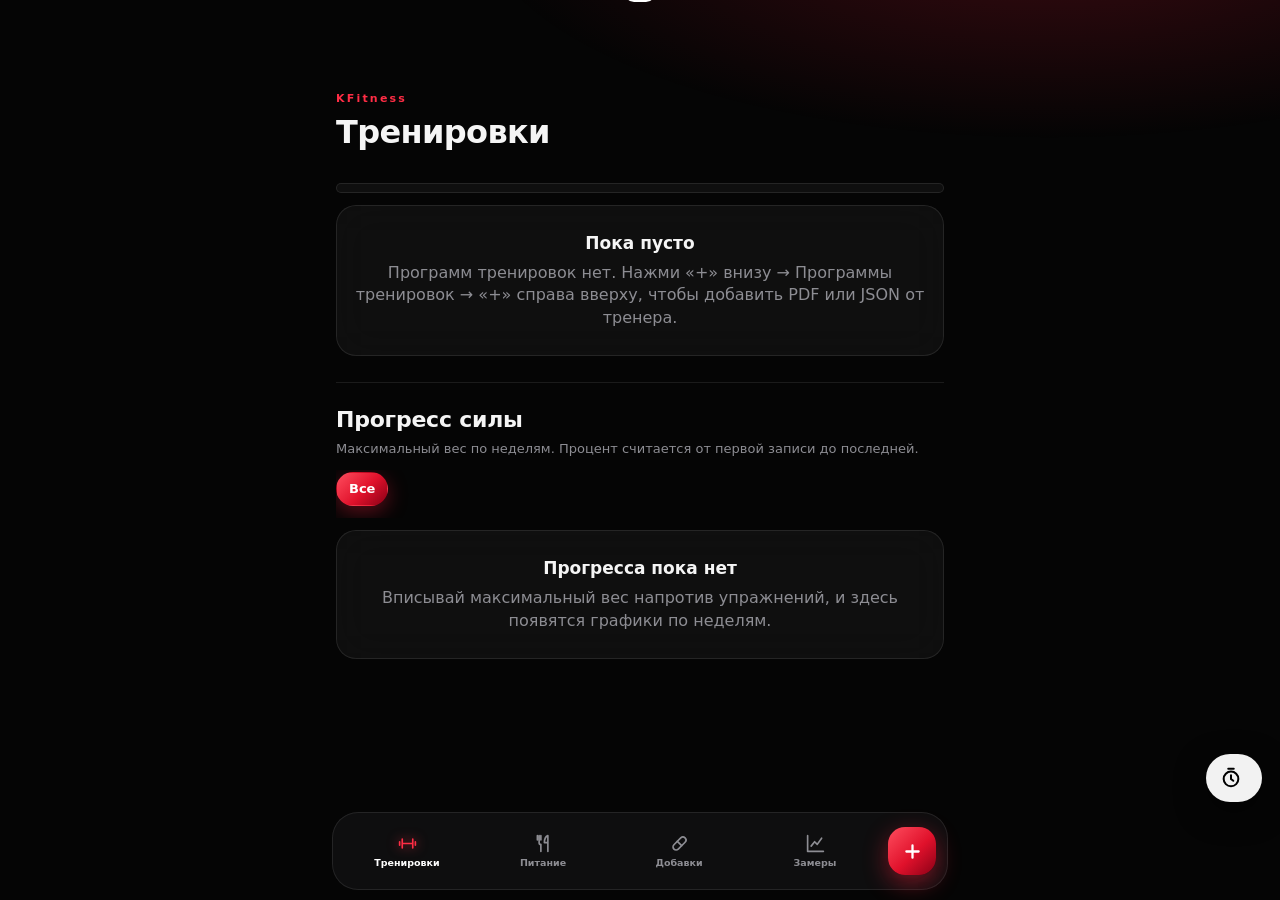
==== index.html @ 2ccbcf3a "Update index.html" ====
<!doctype html>
<html lang="ru">
<head>
<meta charset="utf-8">
<meta name="viewport" content="width=device-width,initial-scale=1,viewport-fit=cover">
<meta name="theme-color" content="#050505">
<meta name="apple-mobile-web-app-capable" content="yes">
<meta name="mobile-web-app-capable" content="yes">
<meta name="apple-mobile-web-app-status-bar-style" content="black-translucent">
<meta name="apple-mobile-web-app-title" content="Kfitnes">
<title>KFitness</title>
<link rel="manifest" href="manifest.webmanifest">
<link rel="icon" href="icon.svg" type="image/svg+xml">
<link rel="apple-touch-icon" href="apple-touch-icon.png">
<link rel="stylesheet" href="style.css?v=3.5">
</head>
<body data-screen="train">
<div class="glow" aria-hidden="true"></div>

<main id="app">
  <!-- Тренировки -->
  <section class="screen active" id="screen-train" aria-labelledby="t-train">
    <header class="top"><small>KFitness</small><h1 id="t-train">Тренировки</h1></header>
    <div class="chips" id="train-weeks" role="tablist" aria-label="Недели"></div>
    <div class="seg" id="train-days" role="tablist" aria-label="Дни"></div>
    <p class="note" id="train-note"></p>
    <div id="train-list"></div>
    <section class="progress" aria-labelledby="t-prog">
      <h2 id="t-prog">Прогресс силы</h2>
      <p class="sub">Максимальный вес по неделям. Процент считается от первой записи до последней.</p>
      <div class="chips small" id="prog-groups" role="tablist" aria-label="Группы мышц"></div>
      <div id="prog-summary" class="summary"></div>
      <div id="prog-list"></div>
    </section>
  </section>

  <!-- Питание -->
  <section class="screen" id="screen-food" aria-labelledby="t-food" hidden>
    <header class="top"><small>KFitness</small><h1 id="t-food">Питание</h1></header>
    <div class="chips" id="food-weeks" role="tablist" aria-label="Планы питания"></div>
    <div id="food-list"></div>
  </section>

  <!-- Добавки -->
  <section class="screen" id="screen-supp" aria-labelledby="t-supp" hidden>
    <header class="top"><small>KFitness</small><h1 id="t-supp">Добавки</h1></header>
    <div class="chips" id="supp-weeks" role="tablist" aria-label="Недели добавок"></div>
    <div id="supp-list"></div>
  </section>
</main>

<!-- Кнопка таймера: видна только на вкладке «Тренировки» -->
<button class="fab" id="fab-timer" aria-label="Таймер отдыха">
  <svg viewBox="0 0 24 24" aria-hidden="true"><circle cx="12" cy="13" r="8"/><path d="M12 9v4l2.5 2M9 2h6"/></svg>
  <span id="fab-time"></span>
</button>

<!-- Нижнее меню -->
<nav class="tabbar" aria-label="Разделы">
  <button class="tab active" data-screen="train" aria-label="Тренировки">
    <svg viewBox="0 0 24 24" aria-hidden="true"><path d="M3 10v4M6 7v10M18 7v10M21 10v4M6 12h12"/></svg><span>Тренировки</span>
  </button>
  <button class="tab" data-screen="food" aria-label="Питание">
    <svg viewBox="0 0 24 24" aria-hidden="true"><path d="M7 3v8a2 2 0 0 0 2 2v8M5 3v5M9 3v5M17 21V3c-2.5 1-4 4-4 8h4"/></svg><span>Питание</span>
  </button>
  <button class="tab" data-screen="supp" aria-label="Добавки">
    <svg viewBox="0 0 24 24" aria-hidden="true"><rect x="3" y="8.5" width="18" height="7" rx="3.5" transform="rotate(-45 12 12)"/><path d="M9.5 9.5l5 5"/></svg><span>Добавки</span>
  </button>
  <button class="tab plus" id="open-data" aria-label="Данные и резервные копии">
    <i><svg viewBox="0 0 24 24" aria-hidden="true"><path d="M12 5v14M5 12h14"/></svg></i>
  </button>
</nav>

<!-- «+» · Данные -->
<div class="sheet" id="sheet-data" role="dialog" aria-modal="true" aria-labelledby="t-data" hidden>
  <div class="sheet-body">
    <div class="grab" aria-hidden="true"></div>
    <header class="sheet-head"><h2 id="t-data">Данные</h2><button class="x" data-close aria-label="Закрыть">✕</button></header>
    <p class="hint">Нажми на раздел, чтобы посмотреть, добавить или удалить программы.</p>
    <div id="data-rows" class="rows"></div>

    <h3 class="sec">Облако</h3>
    <button class="big" id="btn-sync"><b>Синхронизация с GitHub</b><span id="sync-state">Не подключено</span></button>

    <h3 class="sec">Резервная копия</h3>
    <button class="big" id="btn-save"><b>Сохранить копию</b><span>Всё приложение в файл JSON</span></button>
    <button class="big" id="btn-csv"><b>Выгрузить таблицу</b><span>Веса в CSV для Excel / Google Таблиц</span></button>
    <label class="big accent" for="file-restore"><b>Восстановить копию</b><span>Выбрать JSON в «Файлах» iPhone</span></label>
    <input type="file" id="file-restore" accept=".json,application/json" hidden>
    <p class="hint center" id="app-ver"></p>
  </div>
</div>

<!-- Список программ одного раздела -->
<div class="sheet" id="sheet-list" role="dialog" aria-modal="true" aria-labelledby="t-list" hidden>
  <div class="sheet-body">
    <div class="grab" aria-hidden="true"></div>
    <header class="sheet-head">
      <button class="x" data-close aria-label="Назад">‹</button>
      <h2 id="t-list"></h2>
      <button class="addbtn" id="list-add" aria-label="Добавить">
        <svg viewBox="0 0 24 24" aria-hidden="true"><path d="M12 5v14M5 12h14"/></svg>
      </button>
    </header>
    <p class="hint" id="list-hint"></p>
    <ul id="list-items" class="plist"></ul>
  </div>
</div>

<!-- Добавление программы в раздел -->
<div class="sheet" id="sheet-add" role="dialog" aria-modal="true" aria-labelledby="t-add" hidden>
  <div class="sheet-body">
    <div class="grab" aria-hidden="true"></div>
    <header class="sheet-head">
      <button class="x" data-close aria-label="Назад">‹</button>
      <h2 id="t-add">Добавить</h2><span class="spacer"></span>
    </header>
    <div id="add-pick">
      <label class="big accent" for="file-pdf"><b>PDF от тренера</b><span>Выбрать PDF в «Файлах» iPhone, я сам разберу текст</span></label>
      <input type="file" id="file-pdf" accept=".pdf,application/pdf" hidden>
      <label class="big" for="file-json"><b>Файл JSON</b><span>Готовая программа или копия Kfitnes</span></label>
      <input type="file" id="file-json" accept=".json,application/json" hidden>
    </div>
    <div id="add-preview" hidden>
      <label class="field"><span>Название</span><input id="add-title" autocomplete="off"></label>
      <p class="hint" id="add-summary"></p>
      <div id="add-body" class="preview"></div>
      <div class="row2">
        <button class="btn ghost" id="add-cancel">Другой файл</button>
        <button class="btn" id="add-ok">Добавить</button>
      </div>
    </div>
  </div>
</div>

<!-- Подтверждение -->
<div class="sheet" id="sheet-confirm" role="dialog" aria-modal="true" aria-labelledby="c-title" hidden>
  <div class="sheet-body">
    <div class="grab" aria-hidden="true"></div>
    <header class="sheet-head"><h2 id="c-title"></h2><button class="x" data-close aria-label="Закрыть">✕</button></header>
    <p class="hint" id="c-text"></p>
    <button class="btn danger" id="c-ok">Удалить</button>
    <button class="btn ghost full" data-close>Отмена</button>
  </div>
</div>

<!-- Синхронизация с GitHub -->
<div class="sheet" id="sheet-sync" role="dialog" aria-modal="true" aria-labelledby="t-sync" hidden>
  <div class="sheet-body">
    <div class="grab" aria-hidden="true"></div>
    <header class="sheet-head">
      <button class="x" data-close aria-label="Назад">‹</button>
      <h2 id="t-sync">GitHub</h2><span class="spacer"></span>
    </header>
    <div id="sync-off">
      <p class="hint">Данные будут храниться в файле <b>data.json</b> в твоём <b>приватном</b> репозитории. Ключ остаётся только на этом iPhone.</p>
      <label class="field"><span>Логин GitHub</span><input id="gh-owner" autocomplete="off" autocapitalize="off" spellcheck="false" placeholder="pavel"></label>
      <label class="field"><span>Репозиторий</span><input id="gh-repo" autocomplete="off" autocapitalize="off" spellcheck="false" value="kfitnes-data"></label>
      <label class="field"><span>Ключ (token)</span><input id="gh-token" type="password" autocomplete="off" autocapitalize="off" spellcheck="false" placeholder="github_pat_…"></label>
      <button class="btn full" id="gh-connect">Подключить</button>
    </div>
    <div id="sync-on" hidden>
      <div class="card sync-card"><b id="sync-repo"></b><span id="sync-last"></span></div>
      <button class="btn full" id="gh-now">Синхронизировать сейчас</button>
      <button class="btn ghost full" id="gh-off">Отключить на этом iPhone</button>
      <p class="hint">Сохраняется само через пару секунд после изменений и подтягивается при каждом запуске.</p>
    </div>
  </div>
</div>

<!-- Таймер -->
<div class="sheet" id="sheet-timer" role="dialog" aria-modal="true" aria-labelledby="t-timer" hidden>
  <div class="sheet-body">
    <div class="grab" aria-hidden="true"></div>
    <header class="sheet-head"><h2 id="t-timer">Отдых</h2><button class="x" data-close aria-label="Закрыть">✕</button></header>
    <div class="ring">
      <svg viewBox="0 0 200 200" aria-hidden="true">
        <defs><linearGradient id="rg" x1="0" y1="0" x2="1" y2="1"><stop offset="0" stop-color="#ff4d5e"/><stop offset="1" stop-color="#9e0019"/></linearGradient></defs>
        <circle cx="100" cy="100" r="88" class="ring-bg"/>
        <circle cx="100" cy="100" r="88" class="ring-fg" id="ring-fg"/>
      </svg>
      <div class="ring-time" id="ring-time" aria-live="polite">1:30</div>
    </div>
    <div class="stepper">
      <button id="t-minus" aria-label="Минус 15 секунд">−15с</button>
      <button id="t-plus" aria-label="Плюс 15 секунд">+15с</button>
    </div>
    <div class="chips presets" id="t-presets"></div>
    <button class="linkbtn" id="t-test">🔊 Проверить звук</button>
    <p class="hint center">Сигнал за 3 секунды до конца и трель на финише. Экран не гаснет, пока идёт отдых.</p>
    <div class="row2">
      <button class="btn ghost" id="t-reset">Сброс</button>
      <button class="btn" id="t-start">Старт</button>
    </div>
  </div>
</div>

<div id="toast" role="status" aria-live="polite"></div>

<!-- Шапка: кто я и (у тренера) переключение клиентов -->
<div id="who-box" class="who-box" hidden></div>
<div id="switch-box" class="switch-box" hidden></div>

<script src="pdf.min.js"></script>
<script src="core.js?v=3.2"></script>
<script src="parse.js?v=3.2"></script>
<script src="train.js?v=3.2"></script>
<script src="plans.js?v=3.2"></script>
<script src="timer.js?v=3.2"></script>
<script src="manage.js?v=3.2"></script>
<script src="measurements.js?v=3.2"></script>
<script src="sync.js?v=3.2"></script>
<script src="trainer.js?v=3.2"></script>
<script src="start.js?v=3.2"></script>
</body>
</html>
---- style.css ----
/* ============================================================
   KFitness 3.4 · единый файл стилей
   Разделы:
     1. База и каркас
     2. Шапка (выход, имя профиля)
     3. Заголовки и текст
     4. Чипсы и сегменты
     5. Карточки и упражнения
     6. Прогресс силы
     7. Питание и добавки
     8. Нижнее меню
     9. Кнопка таймера
    10. Шторки
    11. Кнопки, строки, списки
    12. Замеры (одна колонка)
    13. Режим тренера
    14. Служебное
   ============================================================ */

/* ---------- 1. База и каркас ---------- */
:root{
  --bg:#050505;--card:rgba(255,255,255,.045);--line:rgba(255,255,255,.09);
  --tx:#f5f5f5;--mut:#8d8d93;--red:#ff2d45;--red2:#b0001c;
  --grad:linear-gradient(135deg,#ff4d5e 0%,#e0112b 55%,#8a0016 100%);
  --r:20px;--safe-b:env(safe-area-inset-bottom);--safe-t:env(safe-area-inset-top);
}
*{box-sizing:border-box;-webkit-tap-highlight-color:transparent}
html,body{margin:0;max-width:100%;overflow-x:hidden;background:var(--bg);color:var(--tx);
  font:16px/1.4 -apple-system,BlinkMacSystemFont,"SF Pro Text",Inter,system-ui,sans-serif;
  -webkit-font-smoothing:antialiased}
body{min-height:100vh;overscroll-behavior-y:none}
button,input,label{font:inherit;color:inherit}
button{cursor:pointer;border:0;background:none}
input{font-size:16px}                 /* iOS не зумит страницу при фокусе */
:focus-visible{outline:2px solid var(--red);outline-offset:2px}
[hidden]{display:none!important}

.glow{position:fixed;inset:-30vh -30vw auto;height:70vh;pointer-events:none;z-index:0;
  background:radial-gradient(40% 50% at 70% 30%,rgba(255,30,60,.22),transparent 70%),
             radial-gradient(30% 40% at 20% 10%,rgba(255,255,255,.06),transparent 70%);
  animation:float 14s ease-in-out infinite alternate}
@keyframes float{to{transform:translate3d(-6vw,4vh,0) scale(1.1)}}

/* Верхний отступ под фиксированную шапку */
#app{position:relative;z-index:1;max-width:640px;margin:0 auto;
  padding:calc(var(--safe-t) + 86px) 16px calc(var(--safe-b) + 116px)}
.screen{max-width:100%}
.screen.active{animation:in .35s cubic-bezier(.2,.8,.2,1)}
@keyframes in{from{opacity:0;transform:translateY(10px)}}

/* ---------- 2. Шапка: справа сверху «Выйти», под кнопкой имя ---------- */
.topbar{position:fixed;top:calc(var(--safe-t) + 10px);right:14px;z-index:40;
  display:flex;justify-content:flex-end;max-width:58vw;pointer-events:none}
.topbar[hidden]{display:none}
.topbar-right{display:flex;flex-direction:column;align-items:flex-end;gap:6px;
  min-width:0;pointer-events:auto}
.topbar .out{padding:8px 14px;border-radius:12px;font-size:13px;font-weight:700;color:#fff;
  background:rgba(255,45,69,.14);border:1px solid rgba(255,45,69,.4)}
.topbar .out:active{transform:scale(.95)}
.topbar .who-name{font-size:12px;font-weight:600;color:var(--mut);text-align:right;
  line-height:1.25;word-break:break-word}
.topbar .who-view{display:flex;flex-direction:column;align-items:flex-end;gap:6px;
  font-size:11px;color:#c9c9cf;text-align:right;min-width:0}
.topbar .who-view b{color:var(--tx)}

/* ---------- 3. Заголовки и текст ---------- */
.top{padding-right:0}
.top small{color:var(--red);font-weight:800;letter-spacing:.2em;font-size:11px}
.top h1{margin:2px 0 14px;font-size:clamp(24px,7vw,32px);font-weight:800;letter-spacing:-.02em}
h2{font-size:22px;margin:0 0 4px;letter-spacing:-.01em}
.sub,.note,.hint{color:var(--mut);font-size:13px;margin:0 0 12px}
.note:empty{display:none}
.center{text-align:center}
.hint.center{text-align:center;padding:18px 8px;margin:0}
.sec{font-size:12px;letter-spacing:.14em;text-transform:uppercase;color:var(--red);margin:20px 0 10px}
.sec-h{font-size:13px;font-weight:800;color:var(--mut);text-transform:uppercase;
  letter-spacing:.08em;margin:22px 0 10px}
.sec-h.first{margin-top:0}

/* ---------- 4. Чипсы и сегменты ---------- */
.chips{display:flex;gap:8px;overflow-x:auto;padding:2px 0 12px;
  scrollbar-width:none;scroll-snap-type:x proximity}
.chips::-webkit-scrollbar{display:none}
.chip{flex:none;padding:9px 14px;border-radius:99px;background:var(--card);
  border:1px solid var(--line);color:#cfcfd4;font-size:14px;font-weight:600;
  white-space:nowrap;scroll-snap-align:start;transition:.2s;
  -webkit-user-select:none;user-select:none;-webkit-touch-callout:none;touch-action:pan-x}
.chip[aria-selected=true]{background:var(--grad);border-color:transparent;color:#fff;
  box-shadow:0 6px 20px rgba(255,30,60,.35)}
.chip:active{transform:scale(.94)}
.chips.small .chip{padding:7px 12px;font-size:13px}
.chips-hint{font-size:11px;color:var(--mut);margin:-6px 0 10px}
.seg{display:flex;background:var(--card);border:1px solid var(--line);
  border-radius:14px;padding:4px;margin-bottom:12px}
.seg button{flex:1;padding:9px 0;border-radius:10px;font-weight:700;font-size:14px;
  color:var(--mut);transition:.2s}
.seg button[aria-selected=true]{background:#fff;color:#000}

/* ---------- 5. Карточки и упражнения ---------- */
.card{background:var(--card);border:1px solid var(--line);border-radius:var(--r);
  padding:14px;margin-bottom:10px;max-width:100%;
  backdrop-filter:blur(20px);-webkit-backdrop-filter:blur(20px);animation:in .4s both}
.ex{display:grid;grid-template-columns:minmax(0,1fr) auto;gap:10px;align-items:center}
.ex-name{font-weight:650;font-size:15px;line-height:1.3}
.ex-meta{display:flex;flex-wrap:wrap;gap:6px;margin-top:6px;font-size:12px;color:var(--mut)}
.tag{padding:2px 8px;border-radius:99px;border:1px solid var(--line)}
.tag.red{color:#ff8a96;border-color:rgba(255,45,69,.35)}
.tag.up{color:#4ade80;border-color:rgba(74,222,128,.3)}
.tag.down{color:#ff8a96;border-color:rgba(255,45,69,.3)}
.w{display:flex;align-items:center;background:#000;border:1px solid var(--line);
  border-radius:14px;padding:0 10px;height:48px;transition:.2s}
.w:focus-within{border-color:var(--red);box-shadow:0 0 0 3px rgba(255,45,69,.2)}
.w input{width:58px;background:none;border:0;outline:0;text-align:right;
  font-size:20px;font-weight:800}
.w span{color:var(--mut);font-size:13px;margin-left:4px}
.w.filled{border-color:rgba(255,45,69,.5)}
.empty{text-align:center;padding:26px 16px;color:var(--mut)}
.empty b{display:block;color:var(--tx);font-size:17px;margin-bottom:6px}

/* ---------- 6. Прогресс силы ---------- */
.progress{margin-top:26px;padding-top:22px;border-top:1px solid var(--line)}
.summary{display:grid;grid-template-columns:repeat(3,1fr);gap:8px;margin-bottom:12px}
.summary div{background:var(--card);border:1px solid var(--line);border-radius:16px;padding:10px}
.summary b{display:block;font-size:22px}
.summary span{color:var(--mut);font-size:11px}
.pr-head{display:flex;justify-content:space-between;gap:10px;align-items:baseline}
.pr-pct{font-weight:800;font-size:18px;white-space:nowrap}
.pr-pct.up{background:var(--grad);-webkit-background-clip:text;background-clip:text;color:transparent}
.spark{width:100%;height:56px;margin-top:8px;display:block}
.spark .ln{fill:none;stroke:url(#sg);stroke-width:2.5;stroke-linecap:round;
  stroke-linejoin:round;stroke-dasharray:600;stroke-dashoffset:600;
  animation:draw 1s .1s forwards}
.spark .ar{fill:url(#sa)}
.spark text{fill:var(--mut);font-size:9px}
@keyframes draw{to{stroke-dashoffset:0}}

/* ---------- 7. Питание и добавки ---------- */
.meal h3{margin:0 0 8px;font-size:13px;letter-spacing:.14em;
  text-transform:uppercase;color:var(--red)}
.opt{padding:10px 0;border-top:1px solid var(--line)}
.opt:first-of-type{border-top:0;padding-top:0}
.opt h4{margin:0 0 6px;font-size:15px}
.opt ul{margin:0;padding:0;list-style:none}
.opt li{padding:3px 0 3px 14px;position:relative;font-size:14.5px;color:#dcdce0}
.opt li:before{content:"";position:absolute;left:0;top:11px;width:5px;height:5px;
  border-radius:50%;background:var(--red)}
.opt p{margin:8px 0 0;font-size:13px;color:var(--mut);
  background:rgba(255,255,255,.03);border-radius:10px;padding:8px 10px}
.opt details summary{cursor:pointer;color:var(--mut);font-size:13px;margin-top:6px}

/* ---------- 8. Нижнее меню ---------- */
.tabbar{position:fixed;left:12px;right:12px;bottom:calc(var(--safe-b) + 10px);z-index:20;
  max-width:616px;margin:0 auto;display:flex;align-items:center;
  background:rgba(18,18,20,.72);
  backdrop-filter:blur(24px) saturate(1.6);-webkit-backdrop-filter:blur(24px) saturate(1.6);
  border:1px solid var(--line);border-radius:26px;padding:6px}
.tab{flex:1;min-width:0;display:flex;flex-direction:column;align-items:center;gap:2px;
  padding:8px 1px;border-radius:20px;color:var(--mut);font-size:9.5px;font-weight:600;
  transition:.25s}
.tab span{max-width:100%;overflow:hidden;text-overflow:ellipsis;white-space:nowrap}
.tab svg{width:21px;height:21px;fill:none;stroke:currentColor;stroke-width:1.9;
  stroke-linecap:round;stroke-linejoin:round}
.tab.active{color:#fff}
.tab.active svg{stroke:var(--red);filter:drop-shadow(0 0 6px rgba(255,45,69,.7))}
.tab.plus{flex:none;width:58px}
.tab.plus i{display:grid;place-items:center;width:48px;height:48px;border-radius:17px;
  background:var(--grad);box-shadow:0 8px 24px rgba(255,30,60,.45);transition:transform .2s}
.tab.plus:active i{transform:scale(.9) rotate(90deg)}
.tab.plus svg{stroke:#fff;stroke-width:2.6}

/* ---------- 9. Кнопка таймера ---------- */
.fab{position:fixed;right:18px;bottom:calc(var(--safe-b) + 98px);z-index:19;
  display:flex;align-items:center;gap:6px;height:48px;min-width:48px;padding:0 14px;
  border-radius:99px;background:rgba(255,255,255,.95);color:#000;font-weight:800;
  box-shadow:0 10px 30px rgba(0,0,0,.5);transition:.25s}
.fab svg{width:22px;height:22px;fill:none;stroke:currentColor;stroke-width:2.2;
  stroke-linecap:round}
.fab.run{background:var(--grad);color:#fff;animation:pulse 1.6s infinite}
@keyframes pulse{50%{box-shadow:0 0 0 8px rgba(255,45,69,.15),0 10px 30px rgba(0,0,0,.5)}}
.fab[hidden]{display:none}
/* таймер виден только на вкладке «Тренировки» */
body:not([data-screen="train"]) #fab-timer{display:none!important}

/* ---------- 10. Шторки ---------- */
.sheet{position:fixed;inset:0;z-index:50;background:rgba(0,0,0,.6);
  display:flex;align-items:flex-end;animation:fade .2s}
@keyframes fade{from{opacity:0}}
.sheet-body{width:100%;max-width:640px;margin:0 auto;background:#0e0e10;
  border:1px solid var(--line);border-bottom:0;border-radius:28px 28px 0 0;
  padding:10px 18px calc(var(--safe-b) + 22px);
  animation:up .35s cubic-bezier(.2,.9,.2,1);max-height:92vh;overflow:auto}
@keyframes up{from{transform:translateY(100%)}}
.grab{width:40px;height:5px;border-radius:9px;background:#333;margin:0 auto 10px}
.sheet-head{display:flex;justify-content:space-between;align-items:center;margin-bottom:14px}
.sheet-head h2{flex:1;text-align:center;margin:0;font-size:18px;white-space:nowrap;
  overflow:hidden;text-overflow:ellipsis;padding:0 8px}
#t-data,#t-timer,#c-title{text-align:left}
.spacer{width:34px}
.x{width:34px;height:34px;border-radius:50%;background:var(--card);color:var(--mut);
  font-size:20px;line-height:1;flex:none;display:grid;place-items:center}
.addbtn{width:34px;height:34px;border-radius:50%;background:var(--grad);
  display:grid;place-items:center;flex:none;box-shadow:0 6px 18px rgba(255,30,60,.4)}
.addbtn svg{width:18px;height:18px;fill:none;stroke:#fff;stroke-width:2.8;stroke-linecap:round}
.big{display:block;width:100%;text-align:left;padding:16px;margin-bottom:10px;
  border-radius:18px;background:var(--card);border:1px solid var(--line);
  cursor:pointer;transition:.15s}
.big:active{transform:scale(.98)}
.big b{display:block;font-size:17px}
.big span{color:var(--mut);font-size:13px}
.big.accent{background:var(--grad);border-color:transparent}
.big.accent span{color:rgba(255,255,255,.8)}

/* ---------- 11. Кнопки, строки, списки ---------- */
.btn{height:54px;border-radius:18px;background:var(--grad);font-weight:800;font-size:17px;
  color:#fff;max-width:100%}
.btn.ghost{background:var(--card);border:1px solid var(--line)}
.btn.full{width:100%}
.btn.full + .btn.full{margin-top:10px}
.btn.danger{width:100%;background:linear-gradient(135deg,#ff3b4e,#b3001b);margin:6px 0 10px}
.btn:disabled{opacity:.6}
.linkbtn{display:block;margin:4px auto 8px;padding:10px 14px;color:var(--mut);
  font-weight:700;font-size:14px;background:none}
.row2{display:grid;grid-template-columns:1fr 2fr;gap:10px}
.mactions{display:flex;gap:10px;margin:10px 0 0}
.mactions .btn{flex:1}

.rows{display:flex;flex-direction:column;gap:8px;margin-bottom:18px}
.row{display:flex;align-items:center;gap:12px;width:100%;padding:14px;border-radius:18px;
  background:var(--card);border:1px solid var(--line);text-align:left;transition:.15s}
.row:active{transform:scale(.98);background:rgba(255,45,69,.08)}
.row i{font-style:normal;font-size:22px;width:40px;height:40px;display:grid;
  place-items:center;border-radius:12px;background:rgba(255,45,69,.12)}
.row span{flex:1;min-width:0}
.row b{display:block;font-size:16px}
.row small{color:var(--mut);font-size:13px}
.row em{font-style:normal;color:var(--mut);font-size:24px}

.stats{display:grid;grid-template-columns:repeat(3,1fr);gap:8px;margin-bottom:14px}
.stats div{background:var(--card);border:1px solid var(--line);border-radius:14px;
  padding:10px;text-align:center}
.stats b{display:block;font-size:20px}
.stats span{font-size:11px;color:var(--mut)}

.plist{list-style:none;margin:0;padding:0;display:flex;flex-direction:column;gap:8px}
.pitem{display:flex;align-items:center;gap:10px;padding:12px 12px 12px 16px;
  border-radius:16px;background:var(--card);border:1px solid var(--line);animation:in .3s both}
.pitem span{flex:1;min-width:0}
.pitem b{display:block;font-size:15px}
.pitem small{color:var(--mut);font-size:12px}
.del{width:40px;height:40px;border-radius:12px;display:grid;place-items:center;
  background:rgba(255,45,69,.1);flex:none}
.del svg{width:20px;height:20px;fill:none;stroke:#ff6b7a;stroke-width:2;
  stroke-linecap:round;stroke-linejoin:round}
.del:active{background:rgba(255,45,69,.3)}
.plist-empty{padding:28px 10px;text-align:center;color:var(--mut)}

.field{display:block;margin-bottom:12px}
.field span{display:block;font-size:12px;color:var(--mut);margin:0 0 6px 4px}
.field input{width:100%;height:48px;padding:0 14px;border-radius:14px;background:#000;
  border:1px solid var(--line);font-size:16px;outline:0}
.field input:focus{border-color:var(--red)}
.preview{max-height:42vh;overflow:auto;padding:12px 14px;border-radius:16px;background:#000;
  border:1px solid var(--line);margin-bottom:14px;font-size:14px}
.preview h4{margin:10px 0 4px;color:#ff8a96}
.preview h4:first-child{margin-top:0}
.preview ol,.preview ul{margin:0 0 6px;padding-left:20px}
.preview li{margin:2px 0}
.preview small{color:var(--mut)}
.preview .ot{margin:6px 0 2px;font-weight:700}
.sync-card{display:flex;flex-direction:column;gap:2px}
.sync-card span{color:var(--mut);font-size:13px}

/* ---------- 12. Замеры: строго одна колонка ---------- */
.mdate{display:grid;grid-template-columns:48px minmax(0,1fr) 48px;gap:8px;width:100%;
  box-sizing:border-box;margin-bottom:14px}
.mdate input{width:100%;min-width:0;height:50px;padding:0 4px;background:#000;
  border:1px solid var(--line);border-radius:14px;color:var(--tx);font-size:16px;
  font-weight:700;text-align:center;outline:none;color-scheme:dark}
.mdate input:focus{border-color:var(--red)}
.mdate .step{width:48px;height:50px;flex:none;border-radius:14px;background:var(--card);
  border:1px solid var(--line);font-size:24px;font-weight:700}

/* колонки делаем flex-column: сетка из двух колонок невозможна */
.mgrid{display:flex;flex-direction:column;gap:12px;width:100%}
.mfield{display:block;width:100%;min-width:0}
.mlabel{display:block;font-size:12px;font-weight:600;color:var(--mut);
  padding-left:2px;margin-bottom:5px}
.mwrap{display:flex;align-items:center;width:100%;max-width:100%;box-sizing:border-box;
  height:50px;padding:0 12px;background:#000;border:1px solid var(--line);
  border-radius:14px;transition:.2s;overflow:hidden}
.mwrap:focus-within{border-color:var(--red);box-shadow:0 0 0 3px rgba(255,45,69,.18)}
.mwrap input{flex:1;min-width:0;max-width:100%;background:none;border:0;outline:0;
  color:var(--tx);font-size:18px;font-weight:800;text-align:right}
.mwrap em{font-style:normal;font-size:12px;color:var(--mut);margin-left:6px;flex:0 0 auto}

.chart-card{padding:12px 10px}
.mchart{display:block;width:100%;height:auto}
.mstats{display:grid;grid-template-columns:repeat(3,1fr);gap:8px;margin-top:10px}
.mstats div{padding:9px;border-radius:14px;background:rgba(255,255,255,.04);
  border:1px solid var(--line);text-align:center}
.mstats b{display:block;font-size:17px}
.mstats b.accent{color:var(--red)}
.mstats span{font-size:10px;color:var(--mut)}

.mtablewrap{max-width:100%;overflow-x:auto;-webkit-overflow-scrolling:touch;
  border:1px solid var(--line);border-radius:18px;background:var(--card)}
.mtable{border-collapse:collapse;min-width:100%;font-size:13px}
.mtable th,.mtable td{padding:10px 12px;text-align:center;white-space:nowrap;
  border-bottom:1px solid var(--line)}
.mtable thead th{background:#141418;color:var(--mut);font-size:12px}
.mtable thead th button{font-weight:800;color:var(--tx);padding:4px 6px;
  border-radius:8px;background:rgba(255,45,69,.12)}
.mtable tbody th{position:sticky;left:0;background:#141418;text-align:left;font-weight:700}
.mtable thead th:first-child{position:sticky;left:0;z-index:1;text-align:left}
.mtable tr:last-child td,.mtable tr:last-child th{border-bottom:0}
.mtable .dash{color:#4a4a52}

/* ---------- 13. Режим тренера ---------- */
.tcard{margin-bottom:12px}
.tcard .btn.full + .btn.full{margin-top:10px}
.tfield{display:block;margin-bottom:12px}
.tfield span{display:block;font-size:12px;font-weight:600;color:var(--mut);margin-bottom:6px}
.tfield input{width:100%;height:50px;padding:0 14px;background:#000;border:1px solid var(--line);
  border-radius:14px;color:var(--tx);font-size:16px;outline:none}
.tfield input:focus{border-color:var(--red)}
.mlist{display:flex;flex-direction:column;gap:8px}
.mrow{display:flex;align-items:center;gap:12px;padding:13px 14px;border-radius:16px;
  background:var(--card);border:1px solid var(--line)}
.mrow span{flex:1;min-width:0}
.mrow b{display:block;font-size:16px}
.mrow small{font-size:12px;color:var(--mut)}
.mini{padding:8px 12px;border-radius:11px;font-size:12px;font-weight:700;
  border:1px solid var(--line);background:rgba(255,255,255,.04);color:var(--tx);flex:none}
.mini:active{transform:scale(.95)}
.mini.del{color:#ff8a96;border-color:rgba(255,45,69,.4);background:rgba(255,45,69,.12)}
.regbars{display:flex;align-items:flex-end;justify-content:space-between;gap:6px;
  height:120px;padding:12px 10px 8px}
.rb{flex:1;display:flex;flex-direction:column;align-items:center;justify-content:flex-end;
  gap:4px;height:100%}
.rb i{width:100%;max-width:28px;min-height:3px;border-radius:6px 6px 0 0;
  background:linear-gradient(180deg,#ff4d5e,#8a0016)}
.rb b{font-size:11px;font-weight:800}
.rb span{font-size:9px;color:var(--mut);text-transform:uppercase}

/* ---------- 14. Служебное ---------- */
#toast{position:fixed;left:50%;top:calc(var(--safe-t) + 12px);transform:translate(-50%,-150%);
  z-index:99;background:#fff;color:#000;padding:10px 16px;border-radius:99px;
  font-weight:700;font-size:14px;transition:.35s cubic-bezier(.2,.9,.2,1);
  max-width:90vw;text-align:center}
#toast.show{transform:translate(-50%,0)}

@media (prefers-reduced-motion:reduce){
  *,*:before,*:after{animation:none!important;transition:none!important}
}

/* Очень узкие экраны: подписи меню мельче, поля удобнее */
@media (max-width:360px){
  .tab{font-size:9px}
  .tab svg{width:20px;height:20px}
  .tab.plus{width:54px}
  .tab.plus i{width:44px;height:44px}
  .mdate{grid-template-columns:44px minmax(0,1fr) 44px}
  .mdate .step{width:44px}
}
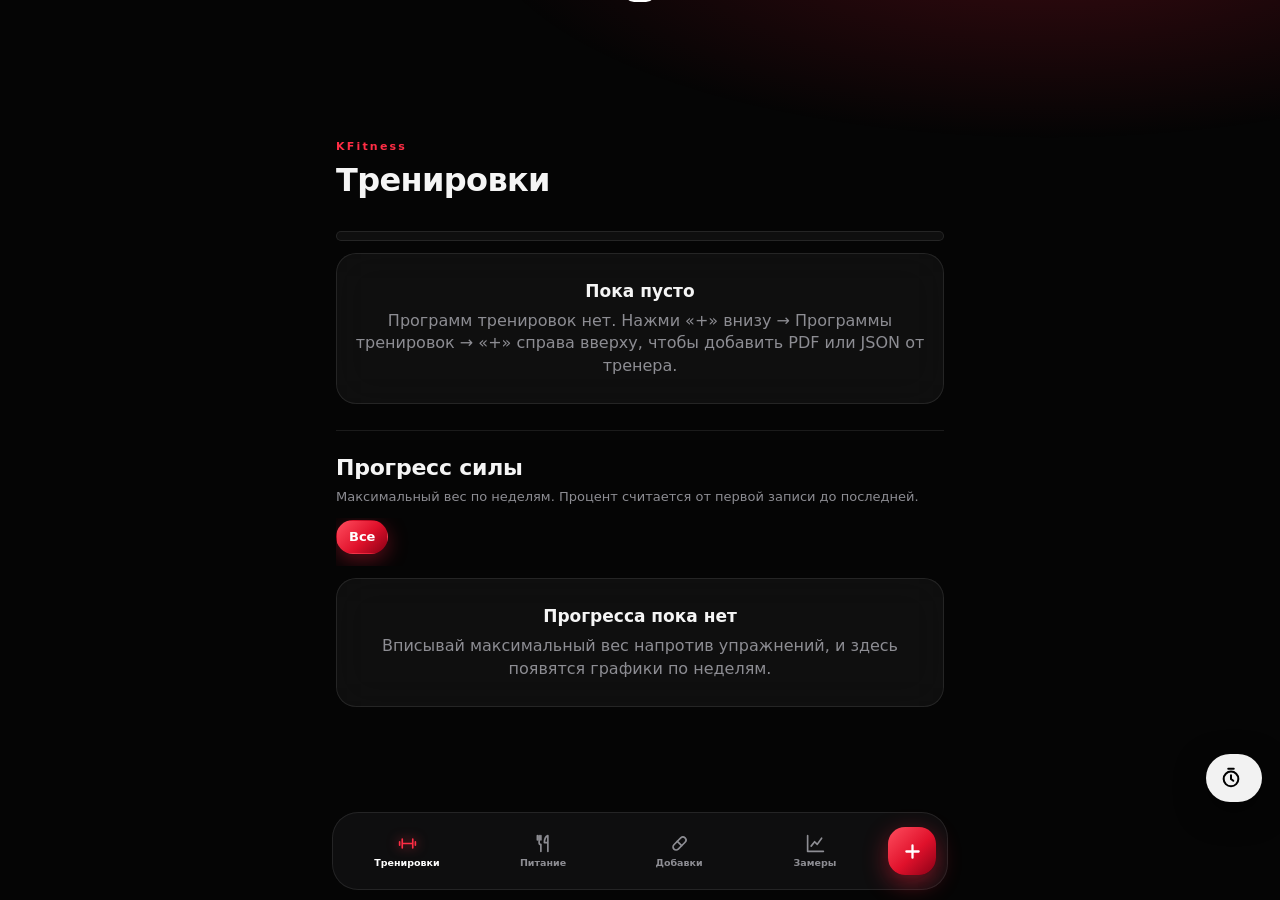
==== commit 92de260c: "Add files via upload" ====
--- a/index.html
+++ b/index.html
@@ -202,15 +202,18 @@
 <div id="switch-box" class="switch-box" hidden></div>
 
 <script src="pdf.min.js"></script>
-<script src="core.js?v=3.2"></script>
-<script src="parse.js?v=3.2"></script>
-<script src="train.js?v=3.2"></script>
+<script src="core.js?v=4.0"></script>
+<script src="parse.js?v=4.0"></script>
+<script src="train.js?v=4.0"></script>
+<script src="video.js?v=4.0"></script>
+<script src="ui.js?v=4.0"></script>
 <script src="plans.js?v=3.2"></script>
 <script src="timer.js?v=3.2"></script>
-<script src="manage.js?v=3.2"></script>
-<script src="measurements.js?v=3.2"></script>
+<script src="manage.js?v=3.6"></script>
+<script src="measurements.js?v=3.6"></script>
 <script src="sync.js?v=3.2"></script>
 <script src="trainer.js?v=3.2"></script>
+<script src="push.js?v=3.7"></script>
 <script src="start.js?v=3.2"></script>
 </body>
 </html>
--- a/style.css
+++ b/style.css
@@ -362,3 +362,17 @@
   .mdate{grid-template-columns:44px minmax(0,1fr) 44px}
   .mdate .step{width:44px}
 }
+/* ---------- 15. Таймер отдыха ---------- */
+.ring{position:relative;width:220px;height:220px;margin:4px auto 16px}
+.ring svg{width:100%;height:100%;transform:rotate(-90deg)}
+.ring-bg{fill:none;stroke:#1d1d20;stroke-width:12}
+.ring-fg{fill:none;stroke:url(#rg);stroke-width:12;stroke-linecap:round;
+  stroke-dasharray:553;transition:stroke-dashoffset .3s linear}
+.ring-time{position:absolute;inset:0;display:grid;place-items:center;
+  font-size:52px;font-weight:800;font-variant-numeric:tabular-nums;letter-spacing:-.02em}
+.ring.done .ring-time{color:var(--red);animation:blink .5s 6 alternate}
+@keyframes blink{to{opacity:.3}}
+.stepper{display:flex;gap:10px;justify-content:center;margin-bottom:12px}
+.stepper button{padding:10px 18px;border-radius:14px;background:var(--card);
+  border:1px solid var(--line);font-weight:700}
+.presets{justify-content:center;flex-wrap:wrap}
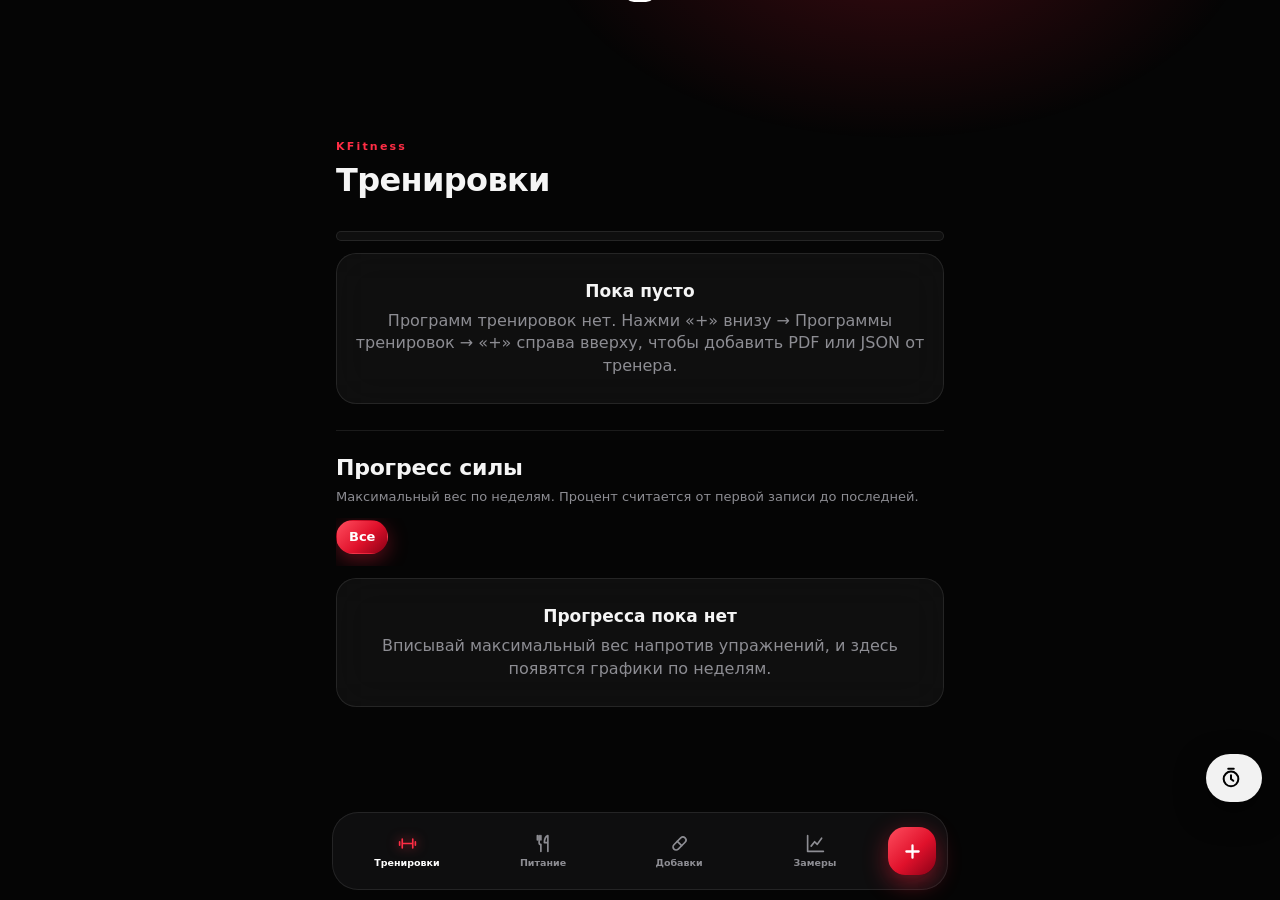
==== commit ff967f15: "Add files via upload" ====
--- a/index.html
+++ b/index.html
@@ -206,7 +206,7 @@
 <script src="parse.js?v=4.0"></script>
 <script src="train.js?v=4.0"></script>
 <script src="video.js?v=4.0"></script>
-<script src="ui.js?v=4.0"></script>
+<script src="ui.js?v=4.1"></script>
 <script src="plans.js?v=3.2"></script>
 <script src="timer.js?v=3.2"></script>
 <script src="manage.js?v=3.6"></script>
